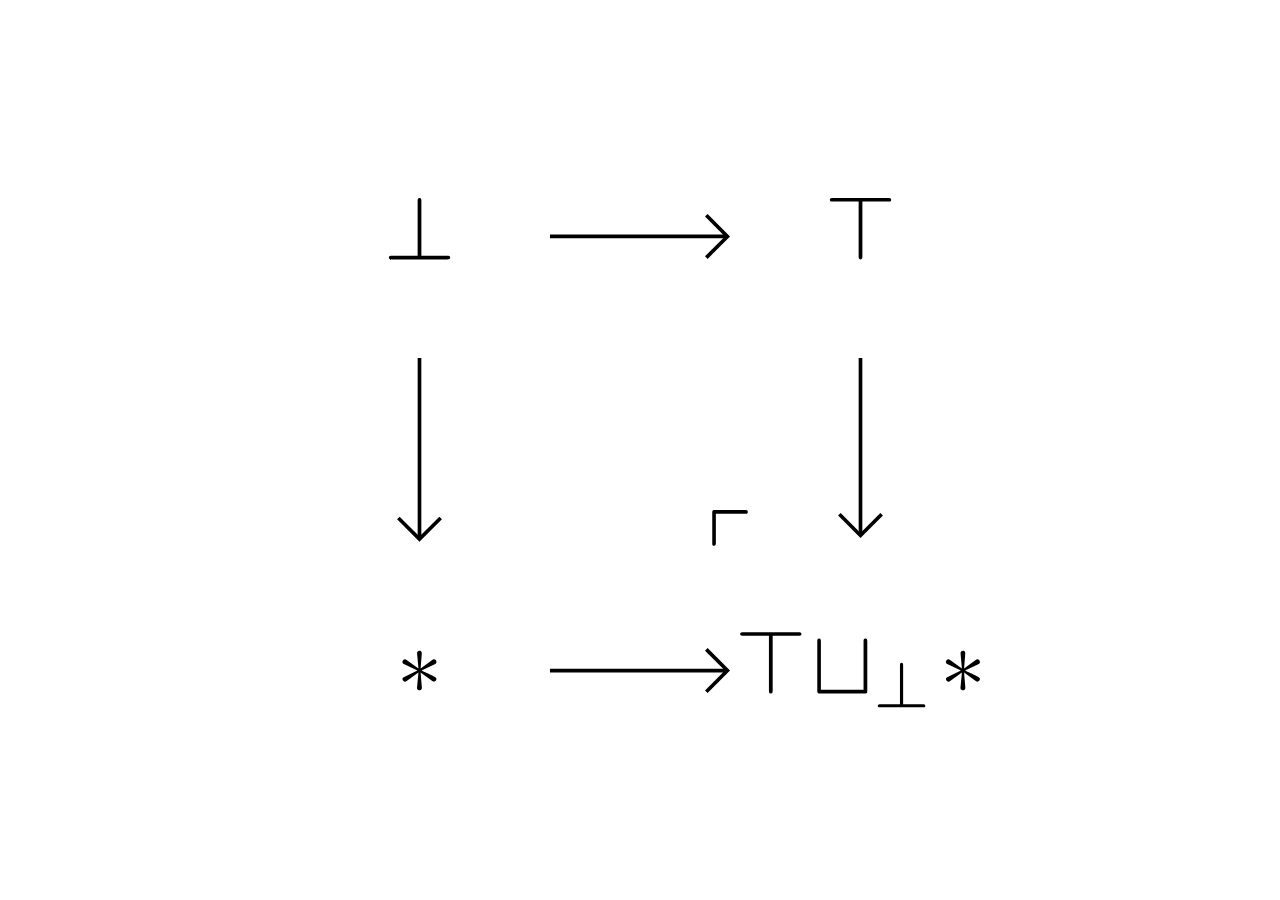
==== index.html @ deb5115e "Move genealogy page to /g" ====
<!DOCTYPE html>
<html>
  <head>
    <meta charset="utf-8">
    <title>cofibre</title>
    <link rel="icon" type="image/png" href="/favicon-96x96.png" sizes="96x96" />
    <link rel="icon" type="image/svg+xml" href="/favicon.svg" />
    <link rel="shortcut icon" href="/favicon.ico" />
    <link rel="apple-touch-icon" sizes="180x180" href="/apple-touch-icon.png" />
    <link rel="manifest" href="/site.webmanifest" />
  </head>

  <body style="
    margin: 0;
    height: 100vh;
    display: flex;
    justify-content: center;
    align-items: center;
    overflow: hidden;
  ">

    <!-- STEP 1: INLINE SVG GOES HERE -->
    <!-- for now, paste a simple test svg -->
    <svg xmlns="http://www.w3.org/2000/svg" xmlns:xlink="http://www.w3.org/1999/xlink" viewBox="0 0 95.641 96.036" style="width: min(98vw, 98vh); height: auto;">
<defs>
<g>
<symbol overflow="visible" id="glyph0-0">
<path style="stroke:none;" d=""/>
</symbol>
<symbol overflow="visible" id="glyph0-1">
<path style="stroke:none;" d="M 4.078125 -6.296875 C 4.078125 -6.484375 4.078125 -6.65625 3.875 -6.65625 C 3.671875 -6.65625 3.671875 -6.453125 3.671875 -6.296875 L 3.671875 -0.40625 L 0.90625 -0.40625 C 0.75 -0.40625 0.546875 -0.40625 0.546875 -0.203125 C 0.546875 0 0.75 0 0.90625 0 L 6.859375 0 C 7.03125 0 7.203125 0 7.203125 -0.203125 C 7.203125 -0.40625 7.03125 -0.40625 6.859375 -0.40625 L 4.078125 -0.40625 Z M 4.078125 -6.296875 "/>
</symbol>
<symbol overflow="visible" id="glyph0-2">
<path style="stroke:none;" d="M 4.078125 -6.265625 L 6.859375 -6.265625 C 7.03125 -6.265625 7.203125 -6.265625 7.203125 -6.453125 C 7.203125 -6.65625 7.03125 -6.65625 6.859375 -6.65625 L 0.90625 -6.65625 C 0.75 -6.65625 0.546875 -6.65625 0.546875 -6.453125 C 0.546875 -6.265625 0.75 -6.265625 0.90625 -6.265625 L 3.671875 -6.265625 L 3.671875 -0.359375 C 3.671875 -0.203125 3.671875 0 3.875 0 C 4.078125 0 4.078125 -0.171875 4.078125 -0.359375 Z M 4.078125 -6.265625 "/>
</symbol>
<symbol overflow="visible" id="glyph0-3">
<path style="stroke:none;" d="M 2.734375 -4.25 C 2.75 -4.390625 2.75 -4.640625 2.5 -4.640625 C 2.328125 -4.640625 2.203125 -4.5 2.234375 -4.375 L 2.234375 -4.25 L 2.375 -2.703125 L 1.09375 -3.625 C 1 -3.671875 0.984375 -3.703125 0.921875 -3.703125 C 0.78125 -3.703125 0.640625 -3.5625 0.640625 -3.421875 C 0.640625 -3.265625 0.75 -3.21875 0.84375 -3.171875 L 2.265625 -2.5 L 0.890625 -1.828125 C 0.734375 -1.75 0.640625 -1.703125 0.640625 -1.5625 C 0.640625 -1.40625 0.78125 -1.28125 0.921875 -1.28125 C 0.984375 -1.28125 1 -1.28125 1.25 -1.46875 L 2.375 -2.265625 L 2.21875 -0.59375 C 2.21875 -0.390625 2.40625 -0.34375 2.484375 -0.34375 C 2.609375 -0.34375 2.75 -0.40625 2.75 -0.59375 L 2.609375 -2.265625 L 3.875 -1.34375 C 3.96875 -1.296875 3.984375 -1.28125 4.0625 -1.28125 C 4.203125 -1.28125 4.328125 -1.421875 4.328125 -1.5625 C 4.328125 -1.703125 4.234375 -1.75 4.109375 -1.8125 C 3.515625 -2.109375 3.5 -2.109375 2.71875 -2.484375 L 4.09375 -3.15625 C 4.25 -3.234375 4.328125 -3.265625 4.328125 -3.421875 C 4.328125 -3.5625 4.203125 -3.703125 4.0625 -3.703125 C 3.984375 -3.703125 3.96875 -3.703125 3.71875 -3.515625 L 2.609375 -2.703125 Z M 2.734375 -4.25 "/>
</symbol>
<symbol overflow="visible" id="glyph0-4">
<path style="stroke:none;" d="M 6.03125 -5.609375 C 6.03125 -5.78125 6.03125 -5.96875 5.828125 -5.96875 C 5.625 -5.96875 5.625 -5.78125 5.625 -5.609375 L 5.625 -0.40625 L 1 -0.40625 L 1 -5.609375 C 1 -5.78125 1 -5.96875 0.8125 -5.96875 C 0.609375 -5.96875 0.609375 -5.78125 0.609375 -5.609375 L 0.609375 -0.359375 C 0.609375 -0.046875 0.640625 0 0.96875 0 L 5.671875 0 C 6 0 6.03125 -0.03125 6.03125 -0.359375 Z M 6.03125 -5.609375 "/>
</symbol>
<symbol overflow="visible" id="glyph1-0">
<path style="stroke:none;" d=""/>
</symbol>
<symbol overflow="visible" id="glyph1-1">
<path style="stroke:none;" d="M 3.28125 -4.5625 C 3.28125 -4.671875 3.28125 -4.84375 3.109375 -4.84375 C 2.9375 -4.84375 2.9375 -4.671875 2.9375 -4.5625 L 2.9375 -0.34375 L 0.8125 -0.34375 C 0.703125 -0.34375 0.53125 -0.34375 0.53125 -0.171875 C 0.53125 0 0.703125 0 0.8125 0 L 5.40625 0 C 5.515625 0 5.6875 0 5.6875 -0.171875 C 5.6875 -0.34375 5.53125 -0.34375 5.40625 -0.34375 L 3.28125 -0.34375 Z M 3.28125 -4.5625 "/>
</symbol>
<symbol overflow="visible" id="glyph2-0">
<path style="stroke:none;" d=""/>
</symbol>
<symbol overflow="visible" id="glyph2-1">
<path style="stroke:none;" d="M 4.0625 -6.515625 C 4.25 -6.515625 4.421875 -6.515625 4.421875 -6.71875 C 4.421875 -6.921875 4.234375 -6.921875 4.0625 -6.921875 L 0.90625 -6.921875 C 0.59375 -6.921875 0.5625 -6.890625 0.5625 -6.578125 L 0.5625 -3.390625 C 0.5625 -3.21875 0.5625 -3.046875 0.75 -3.046875 C 0.953125 -3.046875 0.953125 -3.265625 0.953125 -3.421875 L 0.953125 -6.515625 Z M 4.0625 -6.515625 "/>
</symbol>
</g>
</defs>
<g id="surface1">
<a xlink:href="/perp.html">
  <g>
    <rect x="18" y="17" width="12" height="12" fill="transparent"/>
    <use xlink:href="#glyph0-1" x="20.036" y="27.37"/>
  </g>
</a>
<a xlink:href="/top.html">
  <g>
    <rect x="65" y="18" width="12" height="12" fill="transparent"/>
    <use xlink:href="#glyph0-2" x="67.857" y="27.37"/>
  </g>
</a>

<a xlink:href="/star.html">
  <g>
    <rect x="18" y="66" width="12" height="12" fill="transparent"/>
    <use xlink:href="#glyph0-3" x="21.42" y="74.443"/>
  </g>
</a>

<a xlink:href="/cofibre.html">
  <g>
    <rect x="56" y="64" width="30" height="14" fill="transparent"/>
    <use xlink:href="#glyph0-2" x="58.129" y="74.443"/>
    <use xlink:href="#glyph0-4" x="66.435816" y="74.443"/>
    <use xlink:href="#glyph1-1" x="73.073" y="75.938"/>
    <use xlink:href="#glyph0-3" x="80.352" y="74.443"/>
  </g>
</a>
<path style="fill:none;stroke-width:0.39848;stroke-linecap:butt;stroke-linejoin:miter;stroke:rgb(0%,0%,0%);stroke-opacity:1;stroke-miterlimit:10;" d="M -9.762406 23.139094 L 9.284469 23.139094 " transform="matrix(1,0,0,-1,47.821,48.018)"/>
<path style="fill:none;stroke-width:0.39848;stroke-linecap:butt;stroke-linejoin:miter;stroke:rgb(0%,0%,0%);stroke-opacity:1;stroke-miterlimit:10;" d="M 0.00036875 2.292792 L 2.289431 -0.00017625 L 0.00036875 -2.293145 " transform="matrix(1,0,0,-1,55.01135,24.87873)"/>
<path style="fill:none;stroke-width:0.39848;stroke-linecap:butt;stroke-linejoin:miter;stroke:rgb(0%,0%,0%);stroke-opacity:1;stroke-miterlimit:10;" d="M -23.910844 9.959406 L -23.910844 -9.478094 " transform="matrix(1,0,0,-1,47.821,48.018)"/>
<path style="fill:none;stroke-width:0.39848;stroke-linecap:butt;stroke-linejoin:miter;stroke:rgb(0%,0%,0%);stroke-opacity:1;stroke-miterlimit:10;" d="M 0.00071 2.292805 L 2.289772 -0.00016375 L 0.00071 -2.293132 " transform="matrix(0,1,1,0,23.91032,55.40554)"/>
<path style="fill:none;stroke-width:0.39848;stroke-linecap:butt;stroke-linejoin:miter;stroke:rgb(0%,0%,0%);stroke-opacity:1;stroke-miterlimit:10;" d="M 23.909469 9.959406 L 23.909469 -9.083562 " transform="matrix(1,0,0,-1,47.821,48.018)"/>
<path style="fill:none;stroke-width:0.39848;stroke-linecap:butt;stroke-linejoin:miter;stroke:rgb(0%,0%,0%);stroke-opacity:1;stroke-miterlimit:10;" d="M 0.00053875 2.291758 L 2.289601 -0.00121125 L 0.00053875 -2.290274 " transform="matrix(0,1,1,0,71.73168,55.01118)"/>
<a xlink:href="/word.html">
  <path style="fill:none;stroke-width:0.39848;stroke-linecap:butt;stroke-linejoin:miter;stroke:rgb(0%,0%,0%);stroke-opacity:1;stroke-miterlimit:10;" d="M -9.762406 -23.935125 L 9.284469 -23.935125 " transform="matrix(1,0,0,-1,47.821,48.018)"/>
  <path style="fill:none;stroke-width:0.39848;stroke-linecap:butt;stroke-linejoin:miter;stroke:rgb(0%,0%,0%);stroke-opacity:1;stroke-miterlimit:10;" d="M 0.00036875 2.292744 L 2.289431 -0.000225 L 0.00036875 -2.293194 " transform="matrix(1,0,0,-1,55.01135,71.9529)"/>
  <g style="fill:rgb(0%,0%,0%);fill-opacity:1;">
    <use xlink:href="#glyph2-1" x="55.093" y="61.478"/>
  </g>
</a>
</g>
</svg>

  </body>
</html>
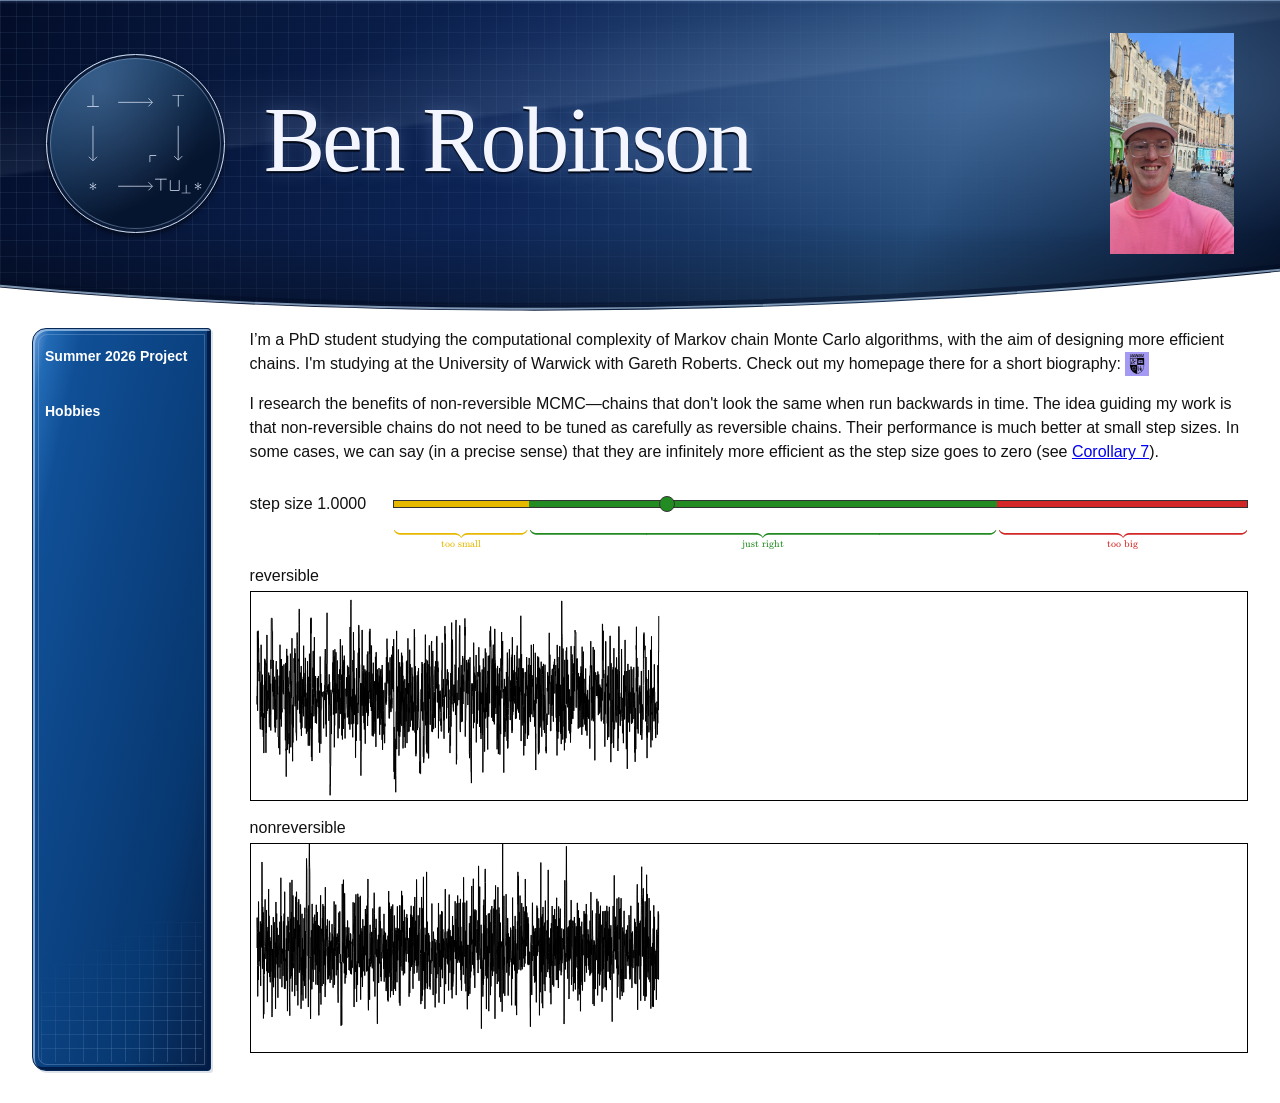
==== commit 01aeae1b: "Publish redesigned homepage, MCMC demo, and hobbies pages" ====
--- a/index.html
+++ b/index.html
@@ -1,27 +1,271 @@
-<!DOCTYPE html>
-<html>
-  <head>
-    <meta charset="utf-8">
-    <title>cofibre</title>
-    <link rel="icon" type="image/png" href="/favicon-96x96.png" sizes="96x96" />
-    <link rel="icon" type="image/svg+xml" href="/favicon.svg" />
-    <link rel="shortcut icon" href="/favicon.ico" />
-    <link rel="apple-touch-icon" sizes="180x180" href="/apple-touch-icon.png" />
-    <link rel="manifest" href="/site.webmanifest" />
-  </head>
-
-  <body style="
-    margin: 0;
-    height: 100vh;
-    display: flex;
-    justify-content: center;
-    align-items: center;
-    overflow: hidden;
-  ">
-
-    <!-- STEP 1: INLINE SVG GOES HERE -->
-    <!-- for now, paste a simple test svg -->
-    <svg xmlns="http://www.w3.org/2000/svg" xmlns:xlink="http://www.w3.org/1999/xlink" viewBox="0 0 95.641 96.036" style="width: min(98vw, 98vh); height: auto;">
+<!doctype html>
+<html lang="en">
+<head>
+  <meta charset="utf-8">
+  <meta name="viewport" content="width=device-width, initial-scale=1">
+  <title>Ben Robinson</title>
+  <link rel="stylesheet" href="vendor/katex/katex.min.css">
+  <style>
+    :root {
+      color-scheme: light;
+      font-family: Arial, Helvetica, sans-serif;
+      color: #111;
+      background: #fff;
+    }
+    * { box-sizing: border-box; }
+    body { margin: 0; min-height: 100vh; }
+
+    .banner {
+      position: relative;
+      isolation: isolate;
+      overflow: hidden;
+      padding: clamp(18px, 2.6vw, 38px) clamp(16px, 3.6vw, 58px) 58px;
+      background:
+        radial-gradient(ellipse at 80% 30%, #719acb66, transparent 48%),
+        linear-gradient(112deg, #030d29 0%, #0c2455 40%, #244b7a 72%, #06142e 100%);
+    }
+    .banner::before {
+      content: "";
+      position: absolute;
+      z-index: -1;
+      inset: 0;
+      background-image:
+        linear-gradient(#a9c5ef16 1px, transparent 1px),
+        linear-gradient(90deg, #a9c5ef16 1px, transparent 1px);
+      background-size: 16px 16px;
+      mask-image: linear-gradient(90deg, #000, #0009 45%, transparent 88%);
+      -webkit-mask-image: linear-gradient(90deg, #000, #0009 45%, transparent 88%);
+    }
+    .banner::after {
+      content: "";
+      position: absolute;
+      z-index: -1;
+      inset: 0;
+      background:
+        linear-gradient(173deg, #d5e6ff00 22%, #d5e6ff13 37%, #d5e6ff00 38%),
+        linear-gradient(180deg, #91b8e733, transparent 4px, transparent 72%, #0005);
+      box-shadow: inset 0 1px #afc9ed77;
+    }
+    .banner-inner {
+      display: flex;
+      align-items: center;
+      gap: clamp(20px, 3vw, 48px);
+    }
+    .diagram-badge {
+      display: block;
+      flex: 0 0 auto;
+      width: clamp(112px, 14vw, 184px);
+      aspect-ratio: 1;
+      padding: 3px;
+      border: 1px solid #d0dcf1;
+      border-radius: 50%;
+      background:
+        radial-gradient(ellipse at 31% 18%, #86b2e445, transparent 62%),
+        linear-gradient(145deg, #224e7c, #06152f 70%);
+      box-shadow:
+        0 3px 5px #0008,
+        inset 0 0 0 3px #0b1b38,
+        inset 0 0 0 4px #a8c7ed66;
+    }
+    .cofibre-diagram {
+      display: block;
+      width: 100%;
+      height: 100%;
+      fill: #e4edff;
+    }
+    h1 {
+      flex: 1;
+      min-width: 0;
+      margin: 0;
+      padding-bottom: 6px;
+      font-family: Georgia, "Times New Roman", serif;
+      font-size: clamp(44px, 7.2vw, 104px);
+      font-weight: 400;
+      line-height: 1;
+      letter-spacing: -0.035em;
+      color: #f3f6ff;
+      text-shadow: 0 2px 1px #020917, 0 0 18px #a0c5ff45;
+    }
+    .banner h1 a { color: inherit; text-decoration: none; }
+    .banner-photo {
+      display: block;
+      flex: 0 0 auto;
+      align-self: flex-start;
+      width: clamp(76px, 10vw, 124px);
+      height: auto;
+      margin-left: auto;
+    }
+    .banner-curve {
+      position: absolute;
+      left: 0;
+      bottom: -1px;
+      display: block;
+      width: 100%;
+      height: clamp(30px, 4vw, 58px);
+      pointer-events: none;
+    }
+
+    .layout {
+      display: grid;
+      grid-template-columns: clamp(104px, 14vw, 210px) minmax(0, 1fr);
+      gap: clamp(16px, 3vw, 48px);
+      padding: 16px clamp(12px, 2.5vw, 40px) 32px;
+      min-height: 64vh;
+    }
+    .sidebar {
+      position: relative;
+      overflow: hidden;
+      min-height: 320px;
+      border: 1px solid #072755;
+      border-radius: 14px 3px 3px 14px;
+      background:
+        linear-gradient(102deg, #6d9fdb 0%, #226bb6 5%, #104f96 15%, #07376f 75%, #061e46 100%);
+      box-shadow:
+        inset 2px 2px 0 #b6d2f0aa,
+        inset -3px -3px 0 #001b45,
+        2px 2px 0 #dce3eb;
+    }
+    .sidebar a {
+      position: relative;
+      z-index: 1;
+      display: block;
+      padding: 18px 12px;
+      color: #fff;
+      font-size: 14px;
+      font-weight: bold;
+      line-height: 1.4;
+      text-decoration: none;
+    }
+    .sidebar a:hover { text-decoration: underline; }
+    .sidebar a:focus-visible { outline: 2px solid white; outline-offset: -6px; }
+    .sidebar::before, .sidebar::after { pointer-events: none; }
+    .sidebar::before {
+      content: "";
+      position: absolute;
+      inset: 5px;
+      border: 1px solid #accded45;
+      border-radius: 9px 0 0 9px;
+    }
+    .sidebar::after {
+      content: "";
+      position: absolute;
+      inset: auto 8px 8px;
+      height: 140px;
+      background-image:
+        linear-gradient(#b4d4ff38 1px, transparent 1px),
+        linear-gradient(90deg, #b4d4ff38 1px, transparent 1px);
+      background-size: 14px 14px;
+      mask-image: linear-gradient(155deg, transparent 20%, #000);
+      -webkit-mask-image: linear-gradient(155deg, transparent 20%, #000);
+    }
+    main { min-width: 0; background: #fff; }
+    main p { margin: 0 0 1em; line-height: 1.5; }
+    .warwick-link { display: inline-block; vertical-align: middle; line-height: 0; }
+    .warwick-logo { height: 24px; width: auto; border: 0; }
+    .mcmc { margin-top: 28px; }
+    .mcmc-controls {
+      display: flex;
+      flex-wrap: wrap;
+      align-items: flex-start;
+      gap: 8px 14px;
+      margin-bottom: 18px;
+    }
+    .mcmc-controls label { white-space: nowrap; line-height: 24px; }
+    .mcmc-controls output { display: inline-block; min-width: 7ch; font-variant-numeric: tabular-nums; }
+    .mcmc-slider { flex: 1 1 240px; min-width: 0; }
+    .mcmc-step-guide { display: grid; grid-template-columns: 1fr 1fr 1fr; }
+    .mcmc-step-brace { min-width: 0; text-align: center; font-size: 14px; line-height: 1; }
+    .mcmc-step-brace .katex { font-size: 1em; }
+    .mcmc-step-brace-small { color: #e6b800; }
+    .mcmc-step-brace-right { color: #228b22; }
+    .mcmc-step-brace-big { color: #d32727; }
+    .mcmc-controls input {
+      appearance: none;
+      -webkit-appearance: none;
+      display: block;
+      width: 100%;
+      min-width: 0;
+      height: 24px;
+      margin: 0;
+      padding: 0;
+      background: transparent;
+      cursor: pointer;
+    }
+    .mcmc-controls input::-webkit-slider-runnable-track {
+      height: 8px;
+      background: var(--track-colours);
+      border: 1px solid #333;
+      box-sizing: border-box;
+    }
+    .mcmc-controls input::-moz-range-track {
+      height: 8px;
+      background: var(--track-colours);
+      border: 1px solid #333;
+      box-sizing: border-box;
+    }
+    .mcmc-controls input::-moz-range-progress {
+      background: transparent;
+      border: 0;
+    }
+    .mcmc-controls input::-webkit-slider-thumb {
+      appearance: none;
+      -webkit-appearance: none;
+      width: 16px;
+      height: 16px;
+      margin-top: -5px;
+      border: 1px solid #333;
+      border-radius: 50%;
+      background: var(--step-color, #228b22);
+      box-sizing: border-box;
+    }
+    .mcmc-controls input::-moz-range-thumb {
+      width: 16px;
+      height: 16px;
+      border: 1px solid #333;
+      border-radius: 50%;
+      background: var(--step-color, #228b22);
+      box-sizing: border-box;
+    }
+    .mcmc-controls input:focus-visible {
+      outline: 2px solid #111;
+      outline-offset: 3px;
+    }
+    .mcmc figure { margin: 0 0 18px; }
+    .mcmc figcaption { margin-bottom: 6px; }
+    .mcmc canvas {
+      display: block;
+      width: 100%;
+      height: clamp(120px, 18vw, 210px);
+      border: 1px solid #000;
+      background: #fff;
+    }
+
+    @media (max-width: 480px) {
+      .banner { padding-bottom: 44px; }
+      .banner-inner { gap: 10px; }
+      .diagram-badge { width: clamp(56px, 16vw, 76px); }
+      h1 { font-size: clamp(24px, 6.5vw, 32px); }
+      .banner-photo { width: clamp(56px, 16vw, 76px); }
+      .layout {
+        grid-template-columns: 104px minmax(0, 1fr);
+        gap: 14px;
+        padding-top: 10px;
+      }
+      .sidebar { min-height: 360px; border-radius: 10px 2px 2px 10px; }
+    }
+    @media (max-width: 300px) {
+      .banner-inner { gap: 8px; }
+      .diagram-badge { width: 48px; }
+      .banner-photo { width: 48px; }
+      h1 { font-size: 23px; }
+    }
+  </style>
+</head>
+<body>
+  <header class="banner">
+    <div class="banner-inner">
+      <a class="diagram-badge" href="https://ncatlab.org/nlab/show/cofiber" aria-label="About cofibers on nLab">
+        <svg class="cofibre-diagram" xmlns="http://www.w3.org/2000/svg" xmlns:xlink="http://www.w3.org/1999/xlink" viewBox="0 0 95.641 96.036" role="img" aria-label="Cofibre commutative diagram">
 <defs>
 <g>
 <symbol overflow="visible" id="glyph0-0">
@@ -53,28 +297,28 @@
 </symbol>
 </g>
 </defs>
-<g id="surface1">
-<a xlink:href="/perp.html">
+<g id="surface1">
+<g>
   <g>
     <rect x="18" y="17" width="12" height="12" fill="transparent"/>
     <use xlink:href="#glyph0-1" x="20.036" y="27.37"/>
   </g>
-</a>
-<a xlink:href="/top.html">
+</g>
+<g>
   <g>
     <rect x="65" y="18" width="12" height="12" fill="transparent"/>
     <use xlink:href="#glyph0-2" x="67.857" y="27.37"/>
   </g>
-</a>
-
-<a xlink:href="/star.html">
+</g>
+
+<g>
   <g>
     <rect x="18" y="66" width="12" height="12" fill="transparent"/>
     <use xlink:href="#glyph0-3" x="21.42" y="74.443"/>
   </g>
-</a>
-
-<a xlink:href="/cofibre.html">
+</g>
+
+<g>
   <g>
     <rect x="56" y="64" width="30" height="14" fill="transparent"/>
     <use xlink:href="#glyph0-2" x="58.129" y="74.443"/>
@@ -82,22 +326,66 @@
     <use xlink:href="#glyph1-1" x="73.073" y="75.938"/>
     <use xlink:href="#glyph0-3" x="80.352" y="74.443"/>
   </g>
-</a>
-<path style="fill:none;stroke-width:0.39848;stroke-linecap:butt;stroke-linejoin:miter;stroke:rgb(0%,0%,0%);stroke-opacity:1;stroke-miterlimit:10;" d="M -9.762406 23.139094 L 9.284469 23.139094 " transform="matrix(1,0,0,-1,47.821,48.018)"/>
-<path style="fill:none;stroke-width:0.39848;stroke-linecap:butt;stroke-linejoin:miter;stroke:rgb(0%,0%,0%);stroke-opacity:1;stroke-miterlimit:10;" d="M 0.00036875 2.292792 L 2.289431 -0.00017625 L 0.00036875 -2.293145 " transform="matrix(1,0,0,-1,55.01135,24.87873)"/>
-<path style="fill:none;stroke-width:0.39848;stroke-linecap:butt;stroke-linejoin:miter;stroke:rgb(0%,0%,0%);stroke-opacity:1;stroke-miterlimit:10;" d="M -23.910844 9.959406 L -23.910844 -9.478094 " transform="matrix(1,0,0,-1,47.821,48.018)"/>
-<path style="fill:none;stroke-width:0.39848;stroke-linecap:butt;stroke-linejoin:miter;stroke:rgb(0%,0%,0%);stroke-opacity:1;stroke-miterlimit:10;" d="M 0.00071 2.292805 L 2.289772 -0.00016375 L 0.00071 -2.293132 " transform="matrix(0,1,1,0,23.91032,55.40554)"/>
-<path style="fill:none;stroke-width:0.39848;stroke-linecap:butt;stroke-linejoin:miter;stroke:rgb(0%,0%,0%);stroke-opacity:1;stroke-miterlimit:10;" d="M 23.909469 9.959406 L 23.909469 -9.083562 " transform="matrix(1,0,0,-1,47.821,48.018)"/>
-<path style="fill:none;stroke-width:0.39848;stroke-linecap:butt;stroke-linejoin:miter;stroke:rgb(0%,0%,0%);stroke-opacity:1;stroke-miterlimit:10;" d="M 0.00053875 2.291758 L 2.289601 -0.00121125 L 0.00053875 -2.290274 " transform="matrix(0,1,1,0,71.73168,55.01118)"/>
-<a xlink:href="/word.html">
-  <path style="fill:none;stroke-width:0.39848;stroke-linecap:butt;stroke-linejoin:miter;stroke:rgb(0%,0%,0%);stroke-opacity:1;stroke-miterlimit:10;" d="M -9.762406 -23.935125 L 9.284469 -23.935125 " transform="matrix(1,0,0,-1,47.821,48.018)"/>
-  <path style="fill:none;stroke-width:0.39848;stroke-linecap:butt;stroke-linejoin:miter;stroke:rgb(0%,0%,0%);stroke-opacity:1;stroke-miterlimit:10;" d="M 0.00036875 2.292744 L 2.289431 -0.000225 L 0.00036875 -2.293194 " transform="matrix(1,0,0,-1,55.01135,71.9529)"/>
-  <g style="fill:rgb(0%,0%,0%);fill-opacity:1;">
+</g>
+<path style="fill:none;stroke-width:0.39848;stroke-linecap:butt;stroke-linejoin:miter;stroke:#e4edff;stroke-opacity:1;stroke-miterlimit:10;" d="M -9.762406 23.139094 L 9.284469 23.139094 " transform="matrix(1,0,0,-1,47.821,48.018)"/>
+<path style="fill:none;stroke-width:0.39848;stroke-linecap:butt;stroke-linejoin:miter;stroke:#e4edff;stroke-opacity:1;stroke-miterlimit:10;" d="M 0.00036875 2.292792 L 2.289431 -0.00017625 L 0.00036875 -2.293145 " transform="matrix(1,0,0,-1,55.01135,24.87873)"/>
+<path style="fill:none;stroke-width:0.39848;stroke-linecap:butt;stroke-linejoin:miter;stroke:#e4edff;stroke-opacity:1;stroke-miterlimit:10;" d="M -23.910844 9.959406 L -23.910844 -9.478094 " transform="matrix(1,0,0,-1,47.821,48.018)"/>
+<path style="fill:none;stroke-width:0.39848;stroke-linecap:butt;stroke-linejoin:miter;stroke:#e4edff;stroke-opacity:1;stroke-miterlimit:10;" d="M 0.00071 2.292805 L 2.289772 -0.00016375 L 0.00071 -2.293132 " transform="matrix(0,1,1,0,23.91032,55.40554)"/>
+<path style="fill:none;stroke-width:0.39848;stroke-linecap:butt;stroke-linejoin:miter;stroke:#e4edff;stroke-opacity:1;stroke-miterlimit:10;" d="M 23.909469 9.959406 L 23.909469 -9.083562 " transform="matrix(1,0,0,-1,47.821,48.018)"/>
+<path style="fill:none;stroke-width:0.39848;stroke-linecap:butt;stroke-linejoin:miter;stroke:#e4edff;stroke-opacity:1;stroke-miterlimit:10;" d="M 0.00053875 2.291758 L 2.289601 -0.00121125 L 0.00053875 -2.290274 " transform="matrix(0,1,1,0,71.73168,55.01118)"/>
+<g>
+  <path style="fill:none;stroke-width:0.39848;stroke-linecap:butt;stroke-linejoin:miter;stroke:#e4edff;stroke-opacity:1;stroke-miterlimit:10;" d="M -9.762406 -23.935125 L 9.284469 -23.935125 " transform="matrix(1,0,0,-1,47.821,48.018)"/>
+  <path style="fill:none;stroke-width:0.39848;stroke-linecap:butt;stroke-linejoin:miter;stroke:#e4edff;stroke-opacity:1;stroke-miterlimit:10;" d="M 0.00036875 2.292744 L 2.289431 -0.000225 L 0.00036875 -2.293194 " transform="matrix(1,0,0,-1,55.01135,71.9529)"/>
+  <g style="fill:#e4edff;fill-opacity:1;">
     <use xlink:href="#glyph2-1" x="55.093" y="61.478"/>
   </g>
-</a>
-</g>
+</g>
+</g>
 </svg>
-
-  </body>
+      </a>
+      <h1><a class="home-link" href="index.html">Ben Robinson</a></h1>
+      <img class="banner-photo" src="Ben.jpg" alt="Ben Robinson wearing a white cap and pink shirt" width="1440" height="2560">
+    </div>
+    <svg class="banner-curve" viewBox="0 0 1440 80" preserveAspectRatio="none" aria-hidden="true">
+      <path d="M0 33 C360 79 860 91 1440 8" fill="none" stroke="#020c21" stroke-width="10" opacity=".4"/>
+      <path d="M0 37 C360 83 860 95 1440 12" fill="none" stroke="#9db7d4" stroke-width="3" opacity=".8"/>
+      <path d="M0 40 C360 86 860 98 1440 15 L1440 80 L0 80 Z" fill="#fff"/>
+    </svg>
+  </header>
+  <div class="layout">
+    <aside class="sidebar" aria-label="Sidebar">
+      <a href="Robinson_CDT_Project.pdf">Summer 2026 Project</a>
+      <a href="hobbies/index.html">Hobbies</a>
+    </aside>
+    <main>
+      <p>I’m a PhD student studying the computational complexity of Markov chain Monte Carlo algorithms, with the aim of designing more efficient chains. I'm studying at the University of Warwick with Gareth Roberts. Check out my homepage there for a short biography: <a class="warwick-link" href="https://warwick.ac.uk/fac/sci/statistics/staff/research_students/robinson/" title="My Warwick homepage"><img class="warwick-logo" src="warwick-logo.png" alt="My Warwick homepage"></a></p>
+      <p>I research the benefits of non-reversible MCMC—chains that don't look the same when run backwards in time. The idea guiding my work is that non-reversible chains do not need to be tuned as carefully as reversible chains. Their performance is much better at small step sizes. In some cases, we can say (in a precise sense) that they are infinitely more efficient as the step size goes to zero (see <a href="https://arxiv.org/pdf/2501.16506">Corollary 7</a>).</p>
+      <section class="mcmc" aria-label="MCMC simulations targeting the standard normal distribution">
+        <div class="mcmc-controls">
+          <label for="mcmc-step">step size <output id="mcmc-step-value" for="mcmc-step">1.0000</output></label>
+          <div class="mcmc-slider">
+            <!-- Maximum step size and colour bands are set in mcmc.js. -->
+            <input id="mcmc-step" type="range" min="0" step="any" value="3.1622776601683795" aria-valuetext="1.0000" aria-describedby="mcmc-step-guide">
+            <div class="mcmc-step-guide" id="mcmc-step-guide" role="img" aria-label="Step size guide: too small up to 0.25, just right from 0.25 to 5, too big above 5.">
+              <span class="mcmc-step-brace mcmc-step-brace-small" data-label="too small" aria-hidden="true"></span>
+              <span class="mcmc-step-brace mcmc-step-brace-right" data-label="just right" aria-hidden="true"></span>
+              <span class="mcmc-step-brace mcmc-step-brace-big" data-label="too big" aria-hidden="true"></span>
+            </div>
+          </div>
+        </div>
+        <figure>
+          <figcaption>reversible</figcaption>
+          <canvas id="mcmc-reversible" role="img" aria-label="Reversible random-walk Metropolis trace targeting N(0,1), from iteration 0 to 10000.">Reversible random-walk Metropolis trace.</canvas>
+        </figure>
+        <figure>
+          <figcaption>nonreversible</figcaption>
+          <canvas id="mcmc-nonreversible" role="img" aria-label="Nonreversible lifted random-walk Metropolis trace targeting N(0,1), from iteration 0 to 10000.">Nonreversible lifted random-walk Metropolis trace.</canvas>
+        </figure>
+        <noscript>Enable JavaScript to display the simulations.</noscript>
+      </section>
+    </main>
+  </div>
+  <script src="vendor/katex/katex.min.js" defer></script>
+  <script src="mcmc.js" defer></script>
+</body>
 </html>
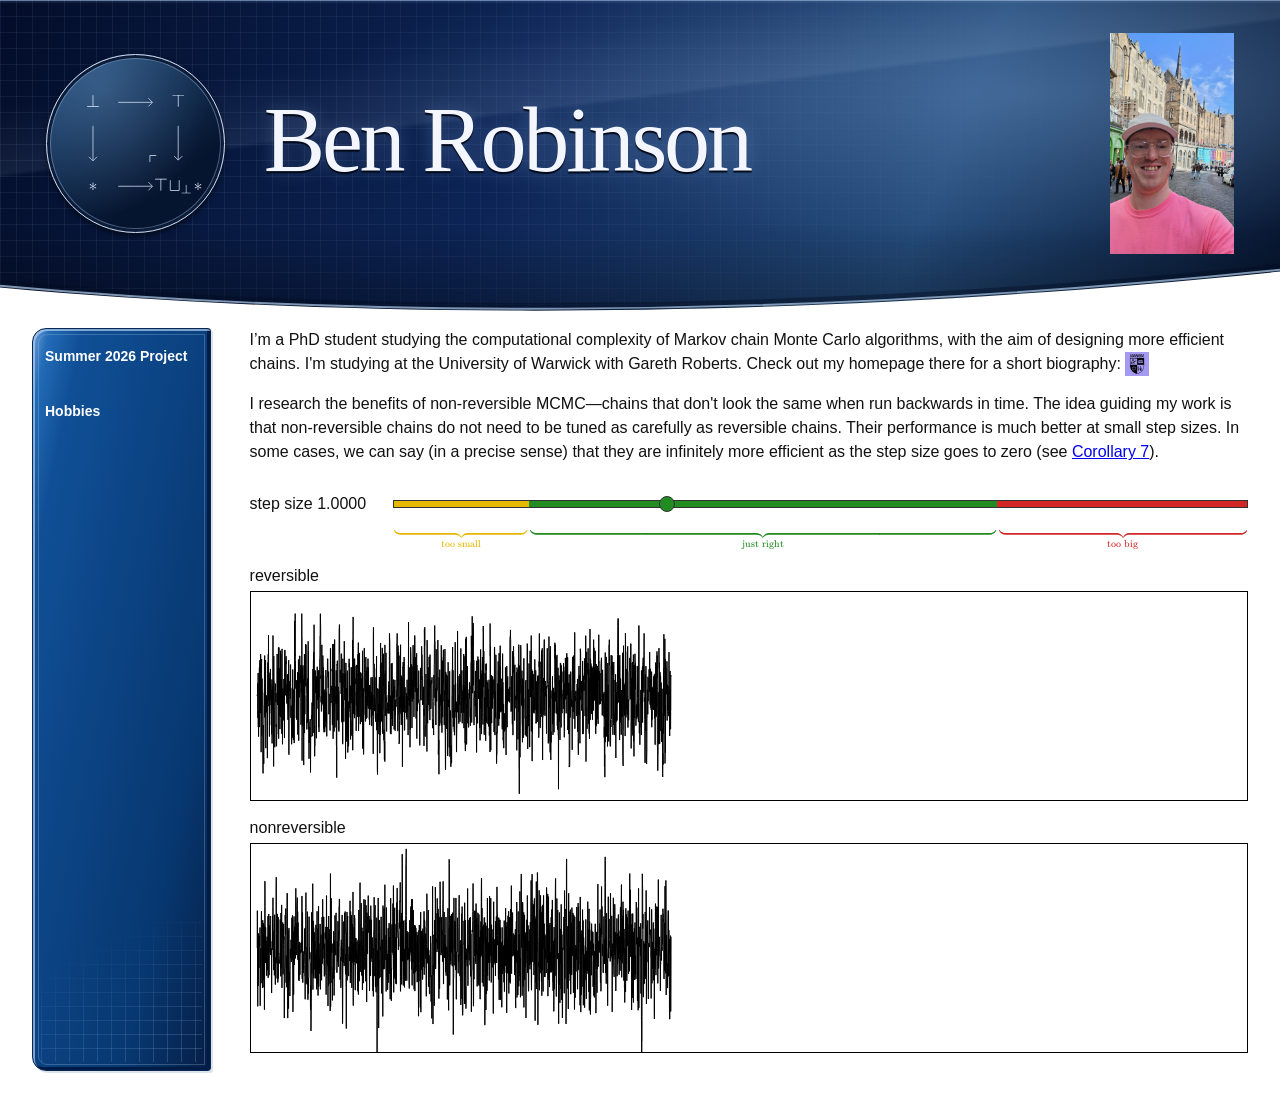
==== commit ad483124: "Adjust genealogy link and prevent selection of slider annotations" ====
--- a/index.html
+++ b/index.html
@@ -174,6 +174,11 @@
     .mcmc-controls output { display: inline-block; min-width: 7ch; font-variant-numeric: tabular-nums; }
     .mcmc-slider { flex: 1 1 240px; min-width: 0; }
     .mcmc-step-guide { display: grid; grid-template-columns: 1fr 1fr 1fr; }
+    .mcmc-step-guide, .mcmc-step-guide * {
+      -webkit-user-select: none;
+      user-select: none;
+      pointer-events: none;
+    }
     .mcmc-step-brace { min-width: 0; text-align: center; font-size: 14px; line-height: 1; }
     .mcmc-step-brace .katex { font-size: 1em; }
     .mcmc-step-brace-small { color: #e6b800; }
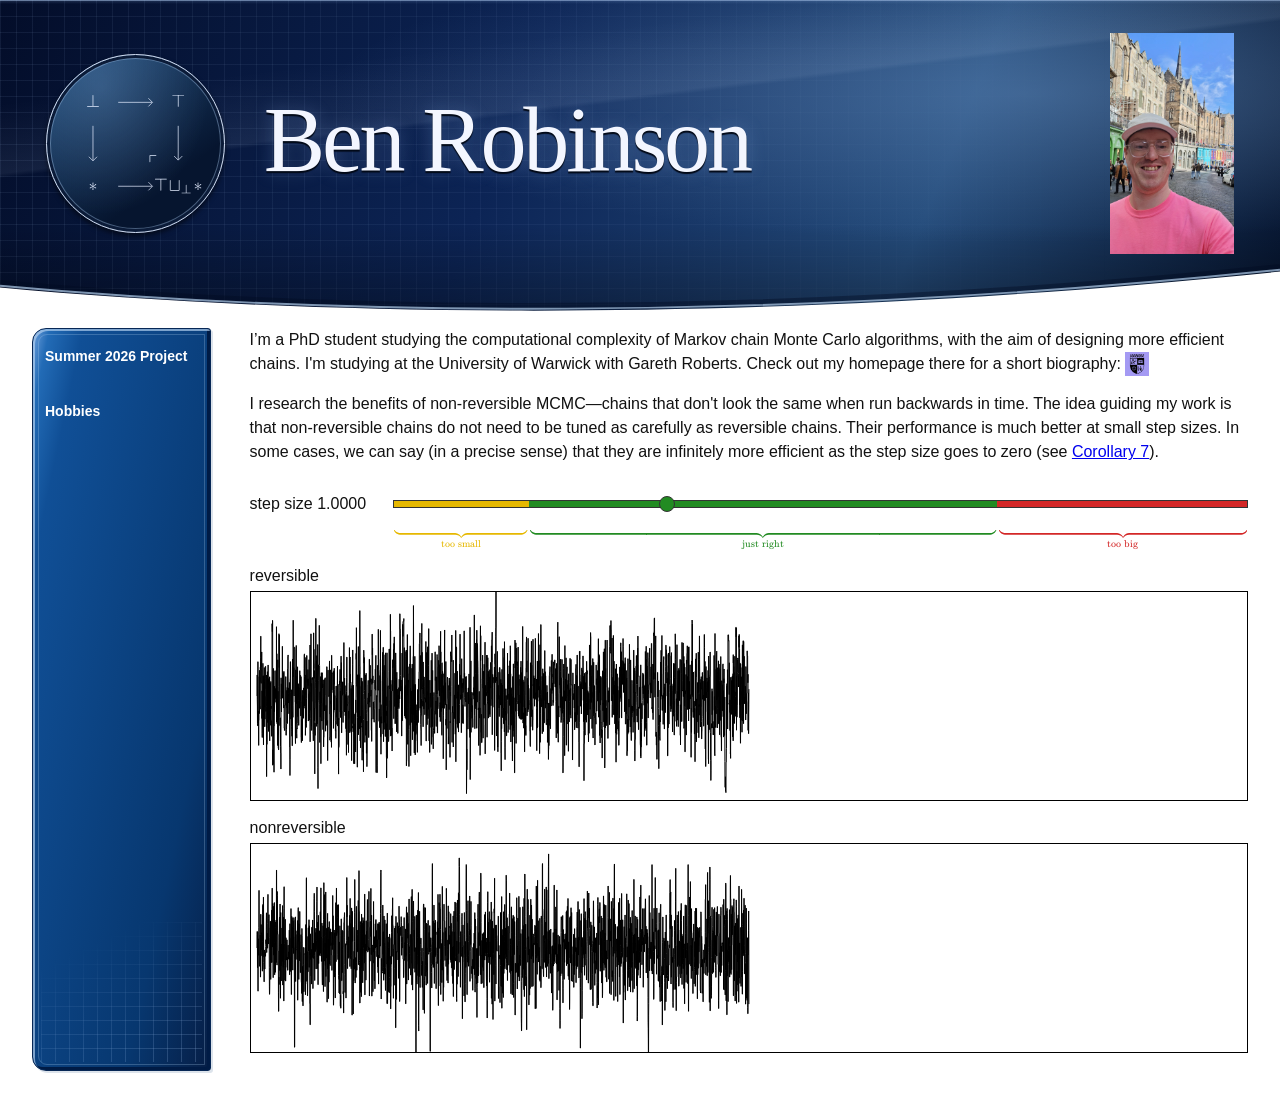
==== commit 9f49fd14: "Handle slider pointer gestures without text selection" ====
--- a/index.html
+++ b/index.html
@@ -172,7 +172,12 @@
     }
     .mcmc-controls label { white-space: nowrap; line-height: 24px; }
     .mcmc-controls output { display: inline-block; min-width: 7ch; font-variant-numeric: tabular-nums; }
-    .mcmc-slider { flex: 1 1 240px; min-width: 0; }
+    .mcmc-controls, .mcmc-controls * {
+      -webkit-user-select: none;
+      user-select: none;
+      -webkit-user-drag: none;
+    }
+    .mcmc-slider { flex: 1 1 240px; min-width: 0; touch-action: none; cursor: pointer; }
     .mcmc-step-guide { display: grid; grid-template-columns: 1fr 1fr 1fr; }
     .mcmc-step-guide, .mcmc-step-guide * {
       -webkit-user-select: none;
@@ -391,6 +396,6 @@
     </main>
   </div>
   <script src="vendor/katex/katex.min.js" defer></script>
-  <script src="mcmc.js" defer></script>
+  <script src="mcmc.js?v=pointer-controls-1" defer></script>
 </body>
 </html>
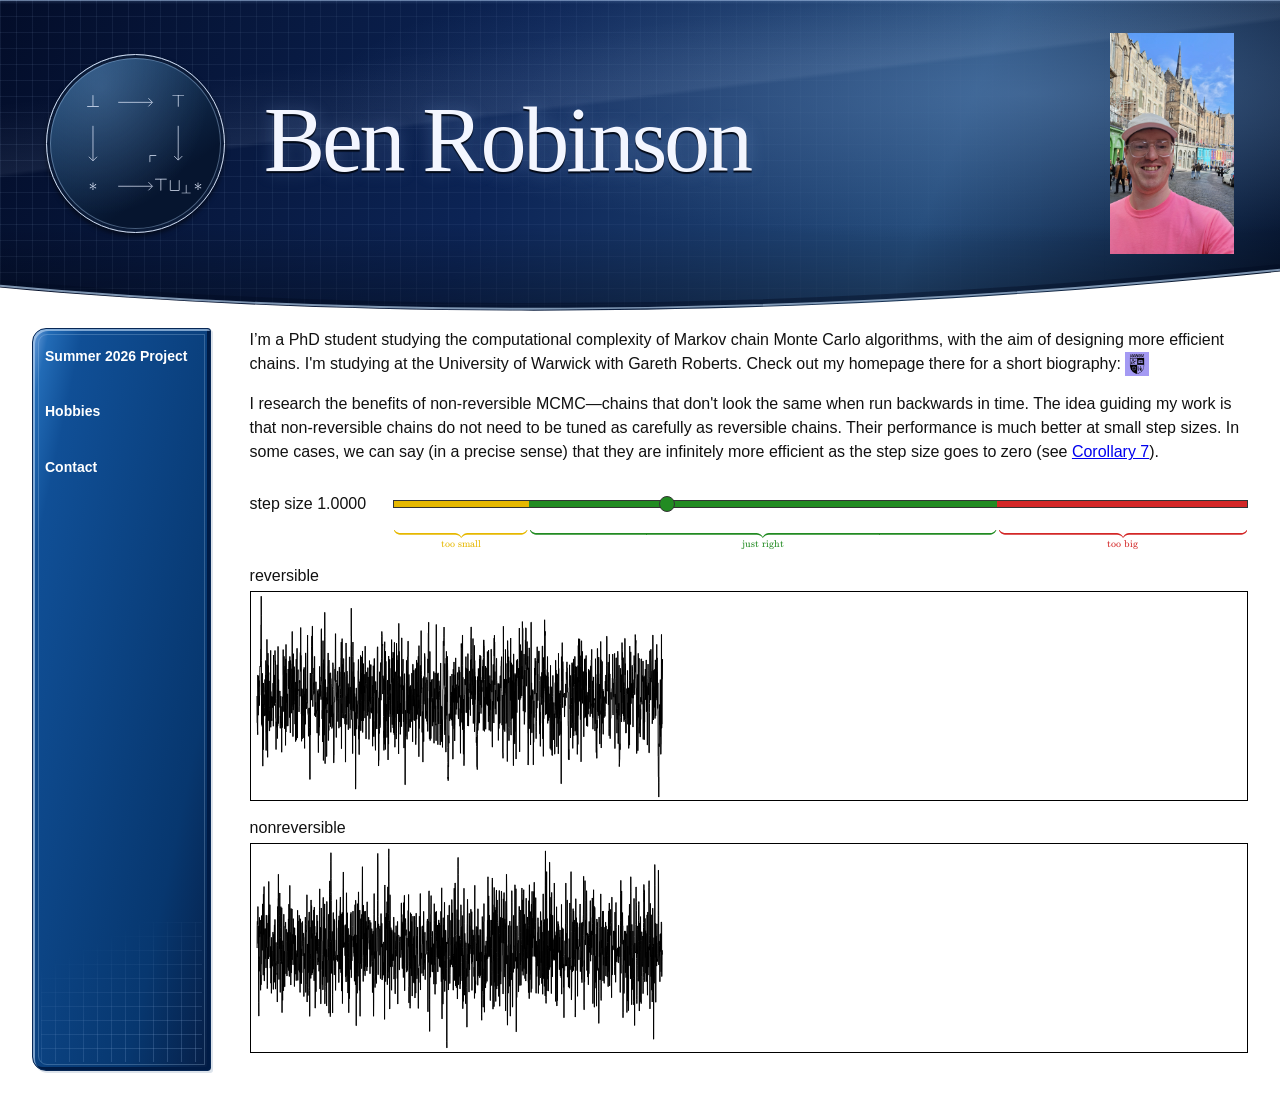
==== commit 9907464d: "Add Contact page and sidebar navigation" ====
--- a/index.html
+++ b/index.html
@@ -366,6 +366,7 @@
     <aside class="sidebar" aria-label="Sidebar">
       <a href="Robinson_CDT_Project.pdf">Summer 2026 Project</a>
       <a href="hobbies/index.html">Hobbies</a>
+      <a href="contact/index.html">Contact</a>
     </aside>
     <main>
       <p>I’m a PhD student studying the computational complexity of Markov chain Monte Carlo algorithms, with the aim of designing more efficient chains. I'm studying at the University of Warwick with Gareth Roberts. Check out my homepage there for a short biography: <a class="warwick-link" href="https://warwick.ac.uk/fac/sci/statistics/staff/research_students/robinson/" title="My Warwick homepage"><img class="warwick-logo" src="warwick-logo.png" alt="My Warwick homepage"></a></p>
